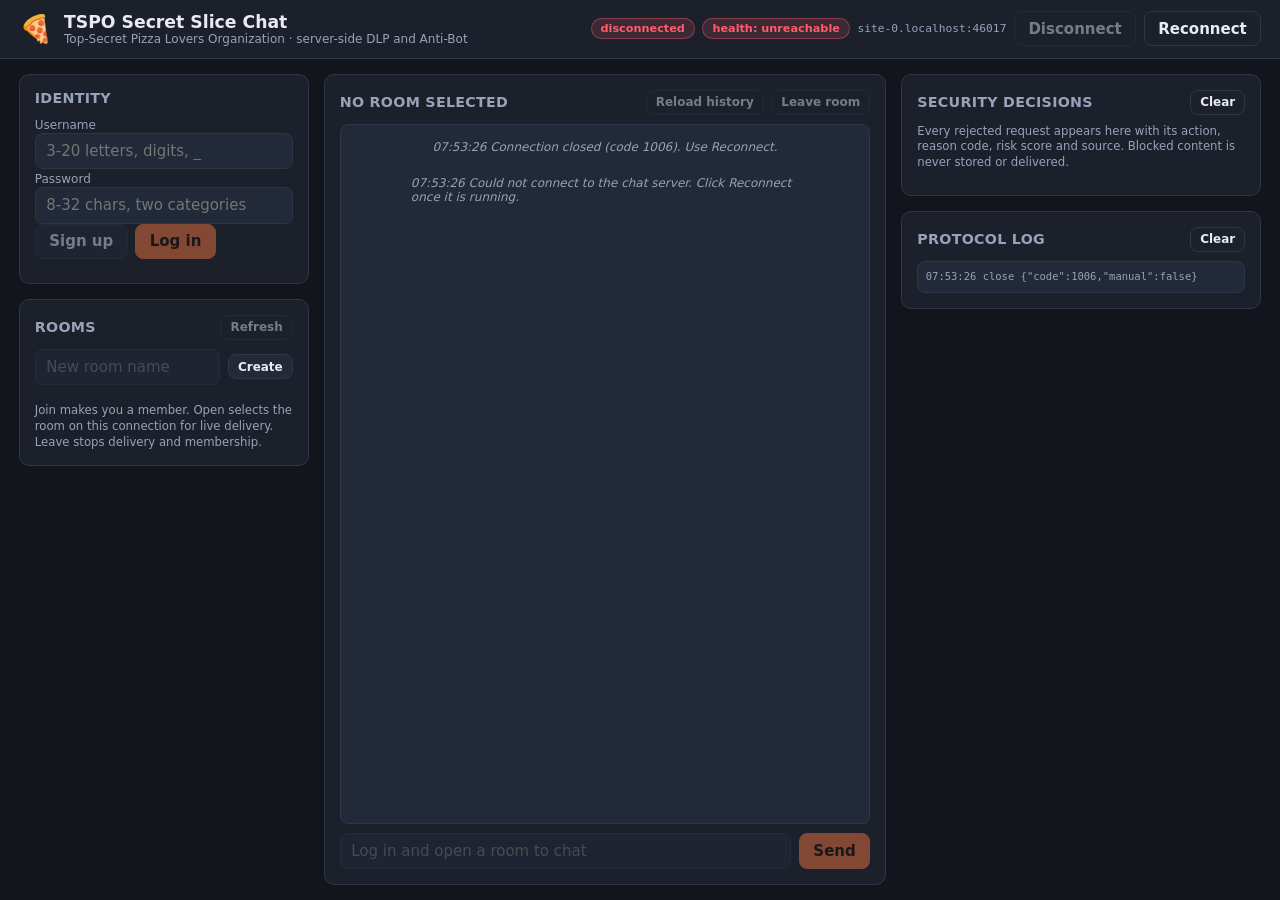
==== static/index.html @ ea2a99a3 "Add Web UI, shared reason-code catalog and /api/reasons endpoint Serve a browser client at / (static" ====
<!DOCTYPE html>
<html lang="en">
<head>
  <meta charset="utf-8">
  <meta name="viewport" content="width=device-width, initial-scale=1">
  <title>TSPO Secret Slice Chat</title>
  <link rel="stylesheet" href="/static/styles.css">
</head>
<body>
  <header class="topbar">
    <div class="brand">
      <span class="logo" aria-hidden="true">&#127829;</span>
      <div>
        <h1>TSPO Secret Slice Chat</h1>
        <p class="tagline">Top-Secret Pizza Lovers Organization &middot; server-side DLP and Anti-Bot</p>
      </div>
    </div>
    <div class="status-group">
      <span id="ws-status" class="pill pill-off" title="WebSocket connection">disconnected</span>
      <span id="health-status" class="pill pill-off" title="GET /health">health: unknown</span>
      <span id="server-label" class="server-label"></span>
      <button id="btn-disconnect" class="btn btn-ghost" type="button" title="Close the WebSocket to demonstrate a disconnect">Disconnect</button>
      <button id="btn-reconnect" class="btn btn-ghost" type="button" title="Reopen the WebSocket, restore session and room">Reconnect</button>
    </div>
  </header>

  <main class="layout">
    <aside class="sidebar">
      <section class="card" id="auth-card">
        <h2>Identity</h2>
        <form id="auth-form" autocomplete="off">
          <label for="username">Username</label>
          <input id="username" name="username" type="text" placeholder="3-20 letters, digits, _" required>
          <label for="password">Password</label>
          <input id="password" name="password" type="password" placeholder="8-32 chars, two categories" required>
          <div class="row">
            <button id="btn-signup" class="btn" type="button">Sign up</button>
            <button id="btn-login" class="btn btn-primary" type="button">Log in</button>
          </div>
        </form>
        <div id="auth-info" class="hidden">
          <p>Logged in as <strong id="me"></strong></p>
          <button id="btn-logout" class="btn btn-ghost" type="button">Log out (forget token)</button>
        </div>
        <p id="auth-message" class="hint"></p>
      </section>

      <section class="card" id="rooms-card">
        <div class="card-head">
          <h2>Rooms</h2>
          <button id="btn-refresh-rooms" class="btn btn-ghost btn-small" type="button" title="list_groups">Refresh</button>
        </div>
        <form id="create-form" class="row">
          <input id="new-room" type="text" placeholder="New room name" required>
          <button class="btn btn-small" type="submit">Create</button>
        </form>
        <ul id="room-list" class="room-list"></ul>
        <p class="hint">Join makes you a member. Open selects the room on this connection for live delivery. Leave stops delivery and membership.</p>
      </section>
    </aside>

    <section class="chat card">
      <div class="card-head">
        <h2 id="room-title">No room selected</h2>
        <div class="row">
          <button id="btn-history" class="btn btn-ghost btn-small" type="button" disabled title="history">Reload history</button>
          <button id="btn-leave" class="btn btn-ghost btn-small" type="button" disabled title="leave_group">Leave room</button>
        </div>
      </div>
      <div id="messages" class="messages" aria-live="polite"></div>
      <div id="banner" class="banner hidden" role="alert"></div>
      <form id="send-form" class="composer">
        <input id="message" type="text" placeholder="Log in and open a room to chat" autocomplete="off" disabled maxlength="4000">
        <button id="btn-send" class="btn btn-primary" type="submit" disabled>Send</button>
      </form>
    </section>

    <aside class="sidebar">
      <section class="card" id="security-card">
        <div class="card-head">
          <h2>Security decisions</h2>
          <button id="btn-clear-decisions" class="btn btn-ghost btn-small" type="button">Clear</button>
        </div>
        <p class="hint">Every rejected request appears here with its action, reason code, risk score and source. Blocked content is never stored or delivered.</p>
        <ul id="decisions" class="decisions"></ul>
      </section>

      <section class="card" id="log-card">
        <div class="card-head">
          <h2>Protocol log</h2>
          <button id="btn-clear-log" class="btn btn-ghost btn-small" type="button">Clear</button>
        </div>
        <pre id="protocol-log" class="protocol-log"></pre>
      </section>
    </aside>
  </main>

  <script src="/static/app.js"></script>
</body>
</html>
---- static/styles.css ----
:root {
  --bg: #12151c;
  --panel: #1b202b;
  --panel-2: #222938;
  --border: #2e3648;
  --text: #e8ebf2;
  --muted: #98a2b8;
  --accent: #ff7a3d;
  --accent-2: #ffb347;
  --ok: #3ccf7a;
  --warn: #ffc34d;
  --bad: #ff5c6c;
  --info: #5aa9ff;
  --radius: 10px;
  --font: system-ui, -apple-system, "Segoe UI", Roboto, sans-serif;
  --mono: ui-monospace, "Cascadia Mono", Consolas, monospace;
}

* { box-sizing: border-box; }

html, body {
  margin: 0;
  height: 100%;
  background: var(--bg);
  color: var(--text);
  font-family: var(--font);
  font-size: 15px;
}

body { display: flex; flex-direction: column; }

h1, h2 { margin: 0; font-weight: 600; }
h1 { font-size: 1.15rem; }
h2 { font-size: 0.95rem; letter-spacing: 0.02em; text-transform: uppercase; color: var(--muted); }

.topbar {
  display: flex;
  justify-content: space-between;
  align-items: center;
  gap: 1rem;
  padding: 0.75rem 1.25rem;
  background: var(--panel);
  border-bottom: 1px solid var(--border);
  flex-wrap: wrap;
}

.brand { display: flex; align-items: center; gap: 0.75rem; }
.logo { font-size: 1.8rem; }
.tagline { margin: 0; color: var(--muted); font-size: 0.8rem; }

.status-group { display: flex; align-items: center; gap: 0.5rem; flex-wrap: wrap; }
.server-label { color: var(--muted); font-family: var(--mono); font-size: 0.75rem; }

.pill {
  display: inline-block;
  padding: 0.2rem 0.6rem;
  border-radius: 999px;
  font-size: 0.75rem;
  font-weight: 600;
  border: 1px solid transparent;
}
.pill-ok { background: rgba(60, 207, 122, 0.15); color: var(--ok); border-color: rgba(60, 207, 122, 0.4); }
.pill-off { background: rgba(255, 92, 108, 0.15); color: var(--bad); border-color: rgba(255, 92, 108, 0.4); }
.pill-warn { background: rgba(255, 195, 77, 0.15); color: var(--warn); border-color: rgba(255, 195, 77, 0.4); }

.layout {
  flex: 1;
  display: grid;
  grid-template-columns: 290px minmax(0, 1fr) 360px;
  gap: 1rem;
  padding: 1rem 1.25rem;
  min-height: 0;
}

.sidebar { display: flex; flex-direction: column; gap: 1rem; min-height: 0; }

.card {
  background: var(--panel);
  border: 1px solid var(--border);
  border-radius: var(--radius);
  padding: 1rem;
  display: flex;
  flex-direction: column;
  gap: 0.6rem;
  min-height: 0;
}

.card-head { display: flex; justify-content: space-between; align-items: center; gap: 0.5rem; }

label { font-size: 0.8rem; color: var(--muted); }

input[type="text"], input[type="password"] {
  width: 100%;
  padding: 0.55rem 0.7rem;
  background: var(--panel-2);
  border: 1px solid var(--border);
  border-radius: 8px;
  color: var(--text);
  font: inherit;
}
input:focus { outline: 2px solid var(--accent); outline-offset: 1px; }
input:disabled { opacity: 0.5; }

.row { display: flex; gap: 0.5rem; align-items: center; }
.row > input { flex: 1; }

.btn {
  padding: 0.5rem 0.9rem;
  border-radius: 8px;
  border: 1px solid var(--border);
  background: var(--panel-2);
  color: var(--text);
  font: inherit;
  font-weight: 600;
  cursor: pointer;
}
.btn:hover:not(:disabled) { border-color: var(--accent); }
.btn:disabled { opacity: 0.45; cursor: not-allowed; }
.btn-primary { background: var(--accent); border-color: var(--accent); color: #1a0d05; }
.btn-primary:hover:not(:disabled) { background: var(--accent-2); }
.btn-ghost { background: transparent; }
.btn-small { padding: 0.3rem 0.6rem; font-size: 0.8rem; }

.hint { margin: 0; color: var(--muted); font-size: 0.78rem; line-height: 1.35; }
.hidden { display: none !important; }

.room-list { list-style: none; margin: 0; padding: 0; display: flex; flex-direction: column; gap: 0.35rem; overflow: auto; max-height: 40vh; }
.room-item {
  display: flex;
  justify-content: space-between;
  align-items: center;
  gap: 0.5rem;
  padding: 0.45rem 0.6rem;
  background: var(--panel-2);
  border: 1px solid var(--border);
  border-radius: 8px;
}
.room-item.selected { border-color: var(--accent); }
.room-name { font-weight: 600; overflow: hidden; text-overflow: ellipsis; white-space: nowrap; }
.room-actions { display: flex; gap: 0.3rem; }

.chat { min-height: 60vh; }
.messages {
  flex: 1;
  overflow-y: auto;
  display: flex;
  flex-direction: column;
  gap: 0.5rem;
  padding: 0.5rem;
  background: var(--panel-2);
  border-radius: 8px;
  border: 1px solid var(--border);
  min-height: 40vh;
}
.msg { max-width: 80%; padding: 0.5rem 0.75rem; border-radius: 10px; background: #2a3142; align-self: flex-start; }
.msg.own { align-self: flex-end; background: rgba(255, 122, 61, 0.22); }
.msg.system { align-self: center; background: transparent; color: var(--muted); font-size: 0.8rem; font-style: italic; }
.msg .meta { display: flex; gap: 0.6rem; font-size: 0.72rem; color: var(--muted); margin-bottom: 0.15rem; }
.msg .meta .who { font-weight: 700; color: var(--accent-2); }
.msg .text { white-space: pre-wrap; word-break: break-word; }

.composer { display: flex; gap: 0.5rem; }
.composer input { flex: 1; }

.banner {
  padding: 0.6rem 0.8rem;
  border-radius: 8px;
  font-size: 0.85rem;
  border: 1px solid;
}
.banner.block { background: rgba(255, 92, 108, 0.12); border-color: var(--bad); color: #ffd3d8; }
.banner.info { background: rgba(90, 169, 255, 0.12); border-color: var(--info); color: #d5e8ff; }
.banner.ok { background: rgba(60, 207, 122, 0.12); border-color: var(--ok); color: #d3f7e2; }
.banner code { font-family: var(--mono); background: rgba(0, 0, 0, 0.3); padding: 0 0.3rem; border-radius: 4px; }

.decisions { list-style: none; margin: 0; padding: 0; display: flex; flex-direction: column; gap: 0.45rem; overflow: auto; max-height: 42vh; }
.decision {
  padding: 0.55rem 0.65rem;
  background: var(--panel-2);
  border: 1px solid var(--border);
  border-left: 4px solid var(--muted);
  border-radius: 8px;
  font-size: 0.8rem;
}
.decision.block { border-left-color: var(--bad); }
.decision.review { border-left-color: var(--warn); }
.decision.error { border-left-color: var(--info); }
.decision .head { display: flex; gap: 0.4rem; align-items: center; flex-wrap: wrap; margin-bottom: 0.2rem; }
.decision .code { font-family: var(--mono); font-weight: 700; }
.decision .time { color: var(--muted); margin-left: auto; font-size: 0.72rem; }
.decision .explanation { color: var(--text); line-height: 1.35; }
.decision .facts { color: var(--muted); font-family: var(--mono); font-size: 0.72rem; margin-top: 0.2rem; }

.badge {
  display: inline-block;
  padding: 0.05rem 0.45rem;
  border-radius: 6px;
  font-size: 0.7rem;
  font-weight: 700;
  text-transform: uppercase;
}
.badge.block { background: var(--bad); color: #2a0b10; }
.badge.review { background: var(--warn); color: #2b2000; }
.badge.allow { background: var(--ok); color: #05301a; }
.badge.error { background: var(--info); color: #06213d; }
.badge.control { background: #3a4257; color: var(--text); }

.protocol-log {
  margin: 0;
  flex: 1;
  overflow: auto;
  max-height: 30vh;
  font-family: var(--mono);
  font-size: 0.7rem;
  line-height: 1.4;
  color: var(--muted);
  background: var(--panel-2);
  border: 1px solid var(--border);
  border-radius: 8px;
  padding: 0.5rem;
  white-space: pre-wrap;
  word-break: break-all;
}

@media (max-width: 1100px) {
  .layout { grid-template-columns: 1fr; }
  .chat { order: -1; }
}
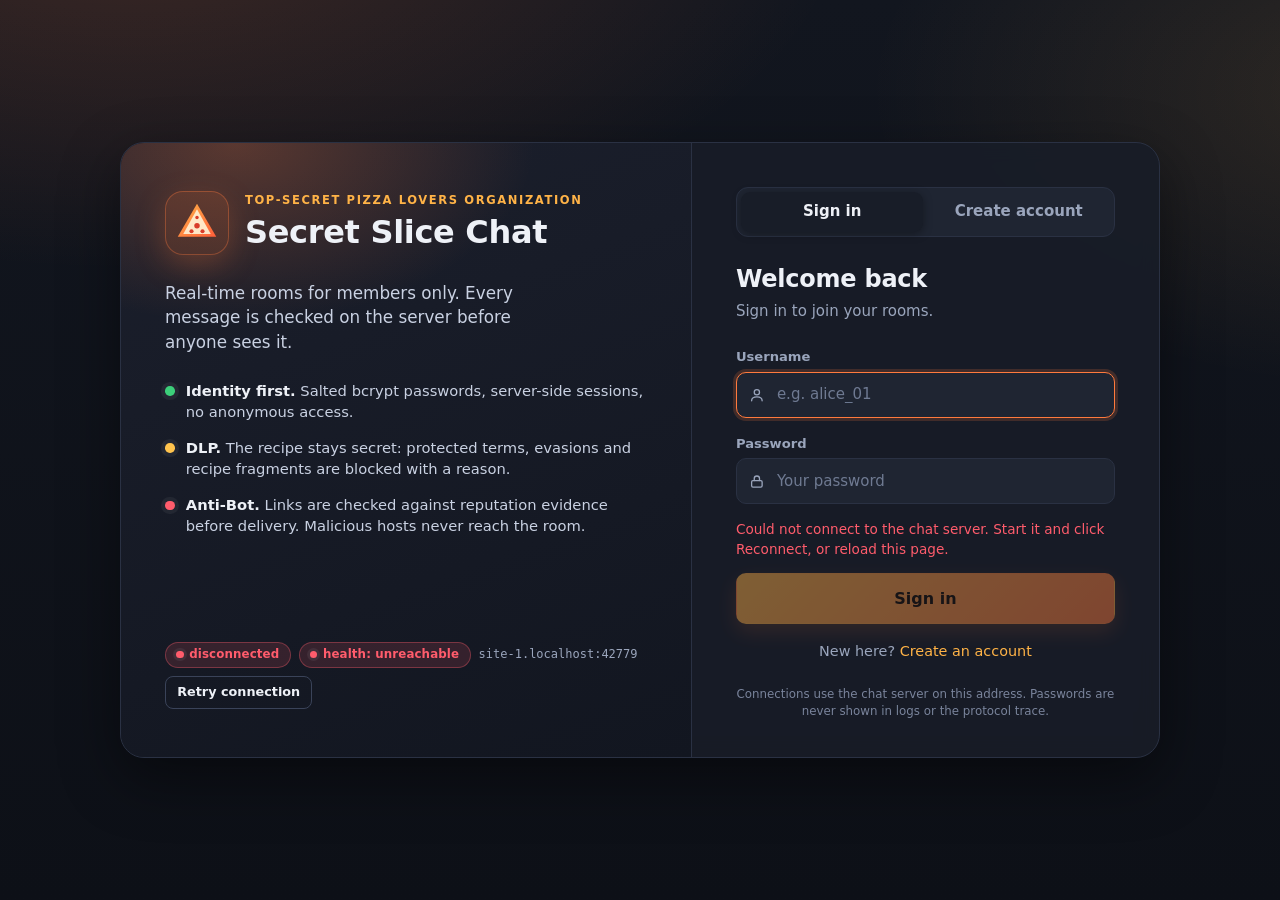
==== commit c781a6e8: "Redesign the Web UI as a sign-in page and a chat workspace The first screen is a dedicated landing p" ====
--- a/static/index.html
+++ b/static/index.html
@@ -4,97 +4,186 @@
   <meta charset="utf-8">
   <meta name="viewport" content="width=device-width, initial-scale=1">
   <title>TSPO Secret Slice Chat</title>
-  <link rel="stylesheet" href="/static/styles.css">
+  <link rel="stylesheet" href="/static/styles.css?v=2">
 </head>
-<body>
-  <header class="topbar">
-    <div class="brand">
-      <span class="logo" aria-hidden="true">&#127829;</span>
-      <div>
-        <h1>TSPO Secret Slice Chat</h1>
-        <p class="tagline">Top-Secret Pizza Lovers Organization &middot; server-side DLP and Anti-Bot</p>
+<body data-view="auth">
+
+  <!-- ===================================================== AUTH PAGE -->
+  <section id="view-auth" class="view view-auth">
+    <div class="auth-shell">
+      <aside class="auth-hero">
+        <div class="hero-brand">
+          <span class="logo-mark" aria-hidden="true">
+            <svg viewBox="0 0 64 64" width="44" height="44"><defs><linearGradient id="g" x1="0" x2="1" y1="0" y2="1"><stop offset="0" stop-color="#ffb347"/><stop offset="1" stop-color="#ff5e3a"/></linearGradient></defs><path d="M32 4 60 52H4Z" fill="url(#g)"/><path d="M32 12 52 48H12Z" fill="#fff3d6" opacity=".9"/><circle cx="32" cy="36" r="4" fill="#d93d2a"/><circle cx="24" cy="44" r="3" fill="#d93d2a"/><circle cx="40" cy="44" r="3" fill="#d93d2a"/><circle cx="32" cy="24" r="2.5" fill="#d93d2a"/></svg>
+          </span>
+          <div>
+            <p class="eyebrow">Top-Secret Pizza Lovers Organization</p>
+            <h1>Secret Slice Chat</h1>
+          </div>
+        </div>
+        <p class="hero-lead">Real-time rooms for members only. Every message is checked on the server before anyone sees it.</p>
+        <ul class="hero-points">
+          <li><span class="dot dot-ok"></span><span><strong>Identity first.</strong> Salted bcrypt passwords, server-side sessions, no anonymous access.</span></li>
+          <li><span class="dot dot-warn"></span><span><strong>DLP.</strong> The recipe stays secret: protected terms, evasions and recipe fragments are blocked with a reason.</span></li>
+          <li><span class="dot dot-bad"></span><span><strong>Anti-Bot.</strong> Links are checked against reputation evidence before delivery. Malicious hosts never reach the room.</span></li>
+        </ul>
+        <div class="hero-status">
+          <span id="ws-status" class="pill pill-off" title="WebSocket connection">disconnected</span>
+          <span id="health-status" class="pill pill-off" title="GET /health">health: unknown</span>
+          <span id="server-label" class="mono muted"></span>
+          <button id="btn-reconnect-auth" class="btn btn-ghost btn-small hidden" type="button">Retry connection</button>
+        </div>
+      </aside>
+
+      <main class="auth-card" aria-labelledby="auth-heading">
+        <div class="tabs" role="tablist">
+          <button type="button" class="tab active" data-mode="login" role="tab" aria-selected="true">Sign in</button>
+          <button type="button" class="tab" data-mode="signup" role="tab" aria-selected="false">Create account</button>
+        </div>
+        <h2 id="auth-heading">Welcome back</h2>
+        <p id="auth-subtitle" class="muted">Sign in to join your rooms.</p>
+
+        <form id="auth-form" autocomplete="off" novalidate>
+          <label class="field">
+            <span class="field-label">Username</span>
+            <span class="input-wrap">
+              <svg class="icon" viewBox="0 0 24 24" aria-hidden="true"><circle cx="12" cy="8" r="4"/><path d="M4 21c0-4 4-6 8-6s8 2 8 6"/></svg>
+              <input id="username" name="username" type="text" placeholder="e.g. alice_01" autocomplete="username" spellcheck="false" required>
+            </span>
+            <span class="field-hint" data-hint="signup">3-20 lowercase letters, digits or underscores.</span>
+          </label>
+
+          <label class="field">
+            <span class="field-label">Password</span>
+            <span class="input-wrap">
+              <svg class="icon" viewBox="0 0 24 24" aria-hidden="true"><rect x="4" y="10" width="16" height="10" rx="2"/><path d="M8 10V7a4 4 0 0 1 8 0v3"/></svg>
+              <input id="password" name="password" type="password" placeholder="Your password" autocomplete="current-password" required>
+              <button type="button" id="toggle-password" class="icon-btn" aria-label="Show password" title="Show password">
+                <svg viewBox="0 0 24 24" aria-hidden="true"><path d="M2 12s4-7 10-7 10 7 10 7-4 7-10 7S2 12 2 12Z"/><circle cx="12" cy="12" r="3"/></svg>
+              </button>
+            </span>
+            <span class="field-hint" data-hint="signup">8-32 characters from letters, digits and <span class="mono">@#$%^&amp;*</span>, using at least two of those groups.</span>
+          </label>
+
+          <div id="auth-message" class="form-message" role="status" aria-live="polite"></div>
+
+          <button id="btn-login" class="btn btn-primary btn-block" type="submit" data-mode="login">
+            <span class="btn-label">Sign in</span>
+          </button>
+          <button id="btn-signup" class="btn btn-primary btn-block hidden" type="button" data-mode="signup">
+            <span class="btn-label">Create account</span>
+          </button>
+        </form>
+
+        <p class="switch-hint">
+          <span data-mode-text="login">New here? <a href="#" data-switch="signup">Create an account</a></span>
+          <span data-mode-text="signup" class="hidden">Already a member? <a href="#" data-switch="login">Sign in</a></span>
+        </p>
+        <p class="fineprint">Connections use the chat server on this address. Passwords are never shown in logs or the protocol trace.</p>
+      </main>
+    </div>
+  </section>
+
+  <!-- ===================================================== CHAT PAGE -->
+  <section id="view-chat" class="view view-chat hidden">
+    <header class="topbar">
+      <div class="brand">
+        <span class="logo-mark small" aria-hidden="true">
+          <svg viewBox="0 0 64 64" width="28" height="28"><path d="M32 4 60 52H4Z" fill="#ff7a3d"/><path d="M32 12 52 48H12Z" fill="#fff3d6" opacity=".9"/><circle cx="32" cy="36" r="4" fill="#d93d2a"/><circle cx="24" cy="44" r="3" fill="#d93d2a"/><circle cx="40" cy="44" r="3" fill="#d93d2a"/></svg>
+        </span>
+        <div>
+          <h1>Secret Slice Chat</h1>
+          <p class="tagline">Server-side DLP and Anti-Bot on every message</p>
+        </div>
       </div>
-    </div>
-    <div class="status-group">
-      <span id="ws-status" class="pill pill-off" title="WebSocket connection">disconnected</span>
-      <span id="health-status" class="pill pill-off" title="GET /health">health: unknown</span>
-      <span id="server-label" class="server-label"></span>
-      <button id="btn-disconnect" class="btn btn-ghost" type="button" title="Close the WebSocket to demonstrate a disconnect">Disconnect</button>
-      <button id="btn-reconnect" class="btn btn-ghost" type="button" title="Reopen the WebSocket, restore session and room">Reconnect</button>
-    </div>
-  </header>
+      <div class="status-group">
+        <span id="ws-status-chat" class="pill pill-off" title="WebSocket connection">disconnected</span>
+        <span id="health-status-chat" class="pill pill-off" title="GET /health">health: unknown</span>
+        <button id="btn-disconnect" class="btn btn-ghost btn-small" type="button" title="Close the WebSocket to demonstrate a disconnect">
+          <svg class="icon" viewBox="0 0 24 24" aria-hidden="true"><path d="M18 6 6 18M6 6l12 12"/></svg> Disconnect
+        </button>
+        <button id="btn-reconnect" class="btn btn-ghost btn-small" type="button" title="Reopen the WebSocket, restore session and room">
+          <svg class="icon" viewBox="0 0 24 24" aria-hidden="true"><path d="M21 12a9 9 0 1 1-3-6.7M21 3v6h-6"/></svg> Reconnect
+        </button>
+        <div class="user-chip" title="Signed in">
+          <span id="avatar" class="avatar">?</span>
+          <strong id="me"></strong>
+          <button id="btn-logout" class="btn btn-ghost btn-small" type="button" title="Forget the token on this client">Log out</button>
+        </div>
+      </div>
+    </header>
 
-  <main class="layout">
-    <aside class="sidebar">
-      <section class="card" id="auth-card">
-        <h2>Identity</h2>
-        <form id="auth-form" autocomplete="off">
-          <label for="username">Username</label>
-          <input id="username" name="username" type="text" placeholder="3-20 letters, digits, _" required>
-          <label for="password">Password</label>
-          <input id="password" name="password" type="password" placeholder="8-32 chars, two categories" required>
+    <div class="layout">
+      <aside class="sidebar">
+        <section class="card" id="rooms-card">
+          <div class="card-head">
+            <h2>Rooms</h2>
+            <button id="btn-refresh-rooms" class="btn btn-ghost btn-small" type="button" title="list_groups">
+              <svg class="icon" viewBox="0 0 24 24" aria-hidden="true"><path d="M21 12a9 9 0 1 1-3-6.7M21 3v6h-6"/></svg> Refresh
+            </button>
+          </div>
+          <form id="create-form" class="row">
+            <input id="new-room" type="text" placeholder="Create a room…" maxlength="64" required>
+            <button class="btn btn-primary btn-small" type="submit" title="create_group">Create</button>
+          </form>
+          <input id="room-filter" type="search" placeholder="Filter rooms" aria-label="Filter rooms">
+          <ul id="room-list" class="room-list" aria-label="Rooms"></ul>
+          <p class="hint"><strong>Join</strong> makes you a member. <strong>Open</strong> selects the room on this connection for live delivery. Leaving stops delivery and membership.</p>
+        </section>
+      </aside>
+
+      <section class="chat card">
+        <div class="card-head chat-head">
+          <div>
+            <h2 id="room-title">No room selected</h2>
+            <p id="room-subtitle" class="muted small">Pick a room on the left or create a new one.</p>
+          </div>
           <div class="row">
-            <button id="btn-signup" class="btn" type="button">Sign up</button>
-            <button id="btn-login" class="btn btn-primary" type="button">Log in</button>
+            <button id="btn-history" class="btn btn-ghost btn-small" type="button" disabled title="history">Reload history</button>
+            <button id="btn-leave" class="btn btn-ghost btn-small danger" type="button" disabled title="leave_group">Leave room</button>
           </div>
+        </div>
+        <div id="messages" class="messages" aria-live="polite">
+          <div class="empty-state" id="empty-state">
+            <div class="empty-art" aria-hidden="true">🍕</div>
+            <h3>No room open</h3>
+            <p>Join or open a room to start chatting. Live messages arrive only for the room you have open.</p>
+          </div>
+        </div>
+        <div id="banner" class="banner hidden" role="alert"></div>
+        <form id="send-form" class="composer">
+          <input id="message" type="text" placeholder="Open a room to chat" autocomplete="off" disabled maxlength="4000">
+          <button id="btn-send" class="btn btn-primary" type="submit" disabled>
+            <svg class="icon" viewBox="0 0 24 24" aria-hidden="true"><path d="M22 2 11 13M22 2l-7 20-4-9-9-4Z"/></svg> Send
+          </button>
         </form>
-        <div id="auth-info" class="hidden">
-          <p>Logged in as <strong id="me"></strong></p>
-          <button id="btn-logout" class="btn btn-ghost" type="button">Log out (forget token)</button>
-        </div>
-        <p id="auth-message" class="hint"></p>
+        <p class="composer-hint muted small">Messages are checked by DLP and Anti-Bot on the server before delivery. Blocked messages are never stored.</p>
       </section>
 
-      <section class="card" id="rooms-card">
-        <div class="card-head">
-          <h2>Rooms</h2>
-          <button id="btn-refresh-rooms" class="btn btn-ghost btn-small" type="button" title="list_groups">Refresh</button>
-        </div>
-        <form id="create-form" class="row">
-          <input id="new-room" type="text" placeholder="New room name" required>
-          <button class="btn btn-small" type="submit">Create</button>
-        </form>
-        <ul id="room-list" class="room-list"></ul>
-        <p class="hint">Join makes you a member. Open selects the room on this connection for live delivery. Leave stops delivery and membership.</p>
-      </section>
-    </aside>
+      <aside class="sidebar">
+        <section class="card" id="security-card">
+          <div class="card-head">
+            <h2>Security decisions</h2>
+            <button id="btn-clear-decisions" class="btn btn-ghost btn-small" type="button">Clear</button>
+          </div>
+          <ul id="decisions" class="decisions">
+            <li class="decisions-empty muted small" id="decisions-empty">No rejections yet. Every blocked request appears here with its action, reason code, risk score and source.</li>
+          </ul>
+        </section>
 
-    <section class="chat card">
-      <div class="card-head">
-        <h2 id="room-title">No room selected</h2>
-        <div class="row">
-          <button id="btn-history" class="btn btn-ghost btn-small" type="button" disabled title="history">Reload history</button>
-          <button id="btn-leave" class="btn btn-ghost btn-small" type="button" disabled title="leave_group">Leave room</button>
-        </div>
-      </div>
-      <div id="messages" class="messages" aria-live="polite"></div>
-      <div id="banner" class="banner hidden" role="alert"></div>
-      <form id="send-form" class="composer">
-        <input id="message" type="text" placeholder="Log in and open a room to chat" autocomplete="off" disabled maxlength="4000">
-        <button id="btn-send" class="btn btn-primary" type="submit" disabled>Send</button>
-      </form>
-    </section>
+        <section class="card" id="log-card">
+          <div class="card-head">
+            <h2>Protocol log</h2>
+            <button id="btn-clear-log" class="btn btn-ghost btn-small" type="button">Clear</button>
+          </div>
+          <pre id="protocol-log" class="protocol-log" aria-label="Protocol log"></pre>
+        </section>
+      </aside>
+    </div>
+  </section>
 
-    <aside class="sidebar">
-      <section class="card" id="security-card">
-        <div class="card-head">
-          <h2>Security decisions</h2>
-          <button id="btn-clear-decisions" class="btn btn-ghost btn-small" type="button">Clear</button>
-        </div>
-        <p class="hint">Every rejected request appears here with its action, reason code, risk score and source. Blocked content is never stored or delivered.</p>
-        <ul id="decisions" class="decisions"></ul>
-      </section>
+  <div id="toasts" class="toasts" aria-live="polite"></div>
 
-      <section class="card" id="log-card">
-        <div class="card-head">
-          <h2>Protocol log</h2>
-          <button id="btn-clear-log" class="btn btn-ghost btn-small" type="button">Clear</button>
-        </div>
-        <pre id="protocol-log" class="protocol-log"></pre>
-      </section>
-    </aside>
-  </main>
-
-  <script src="/static/app.js"></script>
+  <script src="/static/app.js?v=2"></script>
 </body>
 </html>
--- a/static/styles.css
+++ b/static/styles.css
@@ -1,228 +1,284 @@
+/* TSPO Secret Slice Chat — visual system
+   Two screens: .view-auth (landing / sign in) and .view-chat (workspace). */
+
 :root {
-  --bg: #12151c;
-  --panel: #1b202b;
-  --panel-2: #222938;
-  --border: #2e3648;
-  --text: #e8ebf2;
-  --muted: #98a2b8;
+  --bg: #0d1017;
+  --bg-2: #12161f;
+  --panel: rgba(24, 29, 40, 0.92);
+  --panel-solid: #181d28;
+  --panel-2: #1f2532;
+  --border: #2a3143;
+  --border-strong: #3a4359;
+  --text: #eef1f7;
+  --muted: #9aa5bc;
   --accent: #ff7a3d;
   --accent-2: #ffb347;
+  --accent-ink: #1a0d05;
   --ok: #3ccf7a;
   --warn: #ffc34d;
   --bad: #ff5c6c;
   --info: #5aa9ff;
-  --radius: 10px;
-  --font: system-ui, -apple-system, "Segoe UI", Roboto, sans-serif;
-  --mono: ui-monospace, "Cascadia Mono", Consolas, monospace;
+  --radius: 14px;
+  --radius-sm: 10px;
+  --shadow: 0 20px 60px rgba(0, 0, 0, 0.45);
+  --font: "Inter", system-ui, -apple-system, "Segoe UI", Roboto, sans-serif;
+  --mono: "JetBrains Mono", ui-monospace, "Cascadia Mono", Consolas, monospace;
 }
 
 * { box-sizing: border-box; }
-
-html, body {
-  margin: 0;
-  height: 100%;
-  background: var(--bg);
+html, body { margin: 0; min-height: 100%; }
+body {
+  background:
+    radial-gradient(1200px 600px at 10% -10%, rgba(255, 122, 61, 0.18), transparent 60%),
+    radial-gradient(900px 500px at 110% 10%, rgba(255, 179, 71, 0.12), transparent 60%),
+    linear-gradient(180deg, var(--bg-2), var(--bg));
   color: var(--text);
   font-family: var(--font);
   font-size: 15px;
-}
-
-body { display: flex; flex-direction: column; }
-
-h1, h2 { margin: 0; font-weight: 600; }
-h1 { font-size: 1.15rem; }
-h2 { font-size: 0.95rem; letter-spacing: 0.02em; text-transform: uppercase; color: var(--muted); }
-
-.topbar {
-  display: flex;
-  justify-content: space-between;
-  align-items: center;
-  gap: 1rem;
-  padding: 0.75rem 1.25rem;
-  background: var(--panel);
-  border-bottom: 1px solid var(--border);
-  flex-wrap: wrap;
-}
-
-.brand { display: flex; align-items: center; gap: 0.75rem; }
-.logo { font-size: 1.8rem; }
-.tagline { margin: 0; color: var(--muted); font-size: 0.8rem; }
-
-.status-group { display: flex; align-items: center; gap: 0.5rem; flex-wrap: wrap; }
-.server-label { color: var(--muted); font-family: var(--mono); font-size: 0.75rem; }
-
+  line-height: 1.45;
+  -webkit-font-smoothing: antialiased;
+}
+h1, h2, h3 { margin: 0; font-weight: 700; letter-spacing: -0.01em; }
+p { margin: 0; }
+a { color: var(--accent-2); text-decoration: none; }
+a:hover { text-decoration: underline; }
+.hidden { display: none !important; }
+.muted { color: var(--muted); }
+.small { font-size: 0.8rem; }
+.mono { font-family: var(--mono); font-size: 0.8em; }
+.icon { width: 1.05em; height: 1.05em; fill: none; stroke: currentColor; stroke-width: 2; stroke-linecap: round; stroke-linejoin: round; vertical-align: -0.15em; }
+
+.view { min-height: 100vh; animation: fade-in 0.35s ease both; }
+@keyframes fade-in { from { opacity: 0; transform: translateY(6px); } to { opacity: 1; transform: none; } }
+
+/* ------------------------------------------------------------ pills / badges */
 .pill {
-  display: inline-block;
-  padding: 0.2rem 0.6rem;
-  border-radius: 999px;
-  font-size: 0.75rem;
-  font-weight: 600;
-  border: 1px solid transparent;
-}
-.pill-ok { background: rgba(60, 207, 122, 0.15); color: var(--ok); border-color: rgba(60, 207, 122, 0.4); }
-.pill-off { background: rgba(255, 92, 108, 0.15); color: var(--bad); border-color: rgba(255, 92, 108, 0.4); }
-.pill-warn { background: rgba(255, 195, 77, 0.15); color: var(--warn); border-color: rgba(255, 195, 77, 0.4); }
-
-.layout {
-  flex: 1;
-  display: grid;
-  grid-template-columns: 290px minmax(0, 1fr) 360px;
-  gap: 1rem;
-  padding: 1rem 1.25rem;
-  min-height: 0;
-}
-
-.sidebar { display: flex; flex-direction: column; gap: 1rem; min-height: 0; }
-
-.card {
-  background: var(--panel);
-  border: 1px solid var(--border);
-  border-radius: var(--radius);
-  padding: 1rem;
-  display: flex;
-  flex-direction: column;
-  gap: 0.6rem;
-  min-height: 0;
-}
-
-.card-head { display: flex; justify-content: space-between; align-items: center; gap: 0.5rem; }
-
-label { font-size: 0.8rem; color: var(--muted); }
-
-input[type="text"], input[type="password"] {
-  width: 100%;
-  padding: 0.55rem 0.7rem;
-  background: var(--panel-2);
-  border: 1px solid var(--border);
-  border-radius: 8px;
-  color: var(--text);
-  font: inherit;
-}
-input:focus { outline: 2px solid var(--accent); outline-offset: 1px; }
-input:disabled { opacity: 0.5; }
-
-.row { display: flex; gap: 0.5rem; align-items: center; }
-.row > input { flex: 1; }
-
-.btn {
-  padding: 0.5rem 0.9rem;
-  border-radius: 8px;
-  border: 1px solid var(--border);
-  background: var(--panel-2);
-  color: var(--text);
-  font: inherit;
-  font-weight: 600;
-  cursor: pointer;
-}
-.btn:hover:not(:disabled) { border-color: var(--accent); }
-.btn:disabled { opacity: 0.45; cursor: not-allowed; }
-.btn-primary { background: var(--accent); border-color: var(--accent); color: #1a0d05; }
-.btn-primary:hover:not(:disabled) { background: var(--accent-2); }
-.btn-ghost { background: transparent; }
-.btn-small { padding: 0.3rem 0.6rem; font-size: 0.8rem; }
-
-.hint { margin: 0; color: var(--muted); font-size: 0.78rem; line-height: 1.35; }
-.hidden { display: none !important; }
-
-.room-list { list-style: none; margin: 0; padding: 0; display: flex; flex-direction: column; gap: 0.35rem; overflow: auto; max-height: 40vh; }
-.room-item {
-  display: flex;
-  justify-content: space-between;
-  align-items: center;
-  gap: 0.5rem;
-  padding: 0.45rem 0.6rem;
-  background: var(--panel-2);
-  border: 1px solid var(--border);
-  border-radius: 8px;
-}
-.room-item.selected { border-color: var(--accent); }
-.room-name { font-weight: 600; overflow: hidden; text-overflow: ellipsis; white-space: nowrap; }
-.room-actions { display: flex; gap: 0.3rem; }
-
-.chat { min-height: 60vh; }
-.messages {
-  flex: 1;
-  overflow-y: auto;
-  display: flex;
-  flex-direction: column;
-  gap: 0.5rem;
-  padding: 0.5rem;
-  background: var(--panel-2);
-  border-radius: 8px;
-  border: 1px solid var(--border);
-  min-height: 40vh;
-}
-.msg { max-width: 80%; padding: 0.5rem 0.75rem; border-radius: 10px; background: #2a3142; align-self: flex-start; }
-.msg.own { align-self: flex-end; background: rgba(255, 122, 61, 0.22); }
-.msg.system { align-self: center; background: transparent; color: var(--muted); font-size: 0.8rem; font-style: italic; }
-.msg .meta { display: flex; gap: 0.6rem; font-size: 0.72rem; color: var(--muted); margin-bottom: 0.15rem; }
-.msg .meta .who { font-weight: 700; color: var(--accent-2); }
-.msg .text { white-space: pre-wrap; word-break: break-word; }
-
-.composer { display: flex; gap: 0.5rem; }
-.composer input { flex: 1; }
-
-.banner {
-  padding: 0.6rem 0.8rem;
-  border-radius: 8px;
-  font-size: 0.85rem;
-  border: 1px solid;
-}
-.banner.block { background: rgba(255, 92, 108, 0.12); border-color: var(--bad); color: #ffd3d8; }
-.banner.info { background: rgba(90, 169, 255, 0.12); border-color: var(--info); color: #d5e8ff; }
-.banner.ok { background: rgba(60, 207, 122, 0.12); border-color: var(--ok); color: #d3f7e2; }
-.banner code { font-family: var(--mono); background: rgba(0, 0, 0, 0.3); padding: 0 0.3rem; border-radius: 4px; }
-
-.decisions { list-style: none; margin: 0; padding: 0; display: flex; flex-direction: column; gap: 0.45rem; overflow: auto; max-height: 42vh; }
-.decision {
-  padding: 0.55rem 0.65rem;
-  background: var(--panel-2);
-  border: 1px solid var(--border);
-  border-left: 4px solid var(--muted);
-  border-radius: 8px;
-  font-size: 0.8rem;
-}
-.decision.block { border-left-color: var(--bad); }
-.decision.review { border-left-color: var(--warn); }
-.decision.error { border-left-color: var(--info); }
-.decision .head { display: flex; gap: 0.4rem; align-items: center; flex-wrap: wrap; margin-bottom: 0.2rem; }
-.decision .code { font-family: var(--mono); font-weight: 700; }
-.decision .time { color: var(--muted); margin-left: auto; font-size: 0.72rem; }
-.decision .explanation { color: var(--text); line-height: 1.35; }
-.decision .facts { color: var(--muted); font-family: var(--mono); font-size: 0.72rem; margin-top: 0.2rem; }
+  display: inline-flex; align-items: center; gap: 0.35rem;
+  padding: 0.22rem 0.65rem; border-radius: 999px;
+  font-size: 0.74rem; font-weight: 600; letter-spacing: 0.01em;
+  border: 1px solid transparent; white-space: nowrap;
+}
+.pill::before { content: ""; width: 0.45rem; height: 0.45rem; border-radius: 50%; background: currentColor; box-shadow: 0 0 0 3px rgba(255,255,255,0.06); }
+.pill-ok { background: rgba(60, 207, 122, 0.14); color: var(--ok); border-color: rgba(60, 207, 122, 0.35); }
+.pill-off { background: rgba(255, 92, 108, 0.14); color: var(--bad); border-color: rgba(255, 92, 108, 0.35); }
+.pill-warn { background: rgba(255, 195, 77, 0.14); color: var(--warn); border-color: rgba(255, 195, 77, 0.35); }
 
 .badge {
-  display: inline-block;
-  padding: 0.05rem 0.45rem;
-  border-radius: 6px;
-  font-size: 0.7rem;
-  font-weight: 700;
-  text-transform: uppercase;
+  display: inline-block; padding: 0.08rem 0.5rem; border-radius: 6px;
+  font-size: 0.68rem; font-weight: 800; letter-spacing: 0.04em; text-transform: uppercase;
 }
 .badge.block { background: var(--bad); color: #2a0b10; }
 .badge.review { background: var(--warn); color: #2b2000; }
 .badge.allow { background: var(--ok); color: #05301a; }
 .badge.error { background: var(--info); color: #06213d; }
-.badge.control { background: #3a4257; color: var(--text); }
+.badge.control { background: #384155; color: var(--text); }
+
+/* ------------------------------------------------------------------ buttons */
+.btn {
+  display: inline-flex; align-items: center; justify-content: center; gap: 0.45rem;
+  padding: 0.6rem 1rem; border-radius: var(--radius-sm);
+  border: 1px solid var(--border-strong); background: var(--panel-2); color: var(--text);
+  font: inherit; font-weight: 600; cursor: pointer; white-space: nowrap;
+  transition: transform 0.08s ease, border-color 0.15s ease, background 0.15s ease, box-shadow 0.15s ease;
+}
+.btn:hover:not(:disabled) { border-color: var(--accent); }
+.btn:active:not(:disabled) { transform: translateY(1px); }
+.btn:disabled { opacity: 0.45; cursor: not-allowed; }
+.btn:focus-visible { outline: 2px solid var(--accent-2); outline-offset: 2px; }
+.btn-primary {
+  background: linear-gradient(135deg, var(--accent-2), var(--accent));
+  border-color: transparent; color: var(--accent-ink);
+  box-shadow: 0 8px 20px rgba(255, 122, 61, 0.25);
+}
+.btn-primary:hover:not(:disabled) { filter: brightness(1.06); box-shadow: 0 10px 26px rgba(255, 122, 61, 0.35); }
+.btn-ghost { background: transparent; }
+.btn-ghost.danger:hover:not(:disabled) { border-color: var(--bad); color: var(--bad); }
+.btn-small { padding: 0.38rem 0.7rem; font-size: 0.8rem; border-radius: 8px; }
+.btn-block { width: 100%; padding: 0.8rem 1rem; font-size: 1rem; }
+.btn.loading .btn-label { opacity: 0.6; }
+.btn.loading::after { content: ""; width: 1em; height: 1em; border-radius: 50%; border: 2px solid currentColor; border-right-color: transparent; animation: spin 0.7s linear infinite; }
+@keyframes spin { to { transform: rotate(360deg); } }
+
+.icon-btn { border: 0; background: transparent; color: var(--muted); padding: 0.25rem; border-radius: 6px; cursor: pointer; display: inline-flex; }
+.icon-btn:hover { color: var(--text); background: rgba(255,255,255,0.06); }
+
+/* ------------------------------------------------------------------- inputs */
+input[type="text"], input[type="password"], input[type="search"] {
+  width: 100%; padding: 0.7rem 0.85rem;
+  background: var(--panel-2); border: 1px solid var(--border); border-radius: var(--radius-sm);
+  color: var(--text); font: inherit; transition: border-color 0.15s ease, box-shadow 0.15s ease;
+}
+input::placeholder { color: #6f7a92; }
+input:focus { outline: none; border-color: var(--accent); box-shadow: 0 0 0 3px rgba(255, 122, 61, 0.18); }
+input:disabled { opacity: 0.5; }
+input[type="search"] { padding: 0.5rem 0.75rem; font-size: 0.85rem; }
+
+.field { display: flex; flex-direction: column; gap: 0.35rem; margin-bottom: 1rem; }
+.field-label { font-size: 0.82rem; font-weight: 600; color: var(--muted); }
+.field-hint { font-size: 0.75rem; color: var(--muted); line-height: 1.35; }
+.input-wrap { position: relative; display: flex; align-items: center; }
+.input-wrap .icon { position: absolute; left: 0.85rem; color: var(--muted); pointer-events: none; }
+.input-wrap input { padding-left: 2.5rem; }
+.input-wrap .icon-btn { position: absolute; right: 0.5rem; }
+.field.invalid input { border-color: var(--bad); }
+
+/* =============================================================== AUTH PAGE */
+.view-auth { display: grid; place-items: center; padding: 2rem 1rem; }
+.auth-shell {
+  width: min(1040px, 100%);
+  display: grid; grid-template-columns: 1.1fr 0.9fr;
+  background: var(--panel); border: 1px solid var(--border);
+  border-radius: 24px; box-shadow: var(--shadow); overflow: hidden;
+  backdrop-filter: blur(10px);
+}
+.auth-hero {
+  padding: 3rem 2.75rem;
+  background:
+    radial-gradient(500px 300px at 20% 0%, rgba(255, 122, 61, 0.28), transparent 60%),
+    linear-gradient(160deg, #1b1f2c, #121620);
+  border-right: 1px solid var(--border);
+  display: flex; flex-direction: column; gap: 1.6rem;
+}
+.hero-brand { display: flex; align-items: center; gap: 1rem; }
+.logo-mark {
+  display: inline-grid; place-items: center; width: 64px; height: 64px; border-radius: 18px;
+  background: rgba(255, 122, 61, 0.14); border: 1px solid rgba(255, 122, 61, 0.35);
+  box-shadow: 0 10px 30px rgba(255, 122, 61, 0.25);
+}
+.logo-mark.small { width: 40px; height: 40px; border-radius: 12px; box-shadow: none; }
+.eyebrow { font-size: 0.72rem; font-weight: 700; letter-spacing: 0.14em; text-transform: uppercase; color: var(--accent-2); }
+.auth-hero h1 { font-size: 2rem; font-weight: 800; }
+.hero-lead { font-size: 1.05rem; color: #c9d1e2; max-width: 34ch; }
+.hero-points { list-style: none; margin: 0; padding: 0; display: flex; flex-direction: column; gap: 0.9rem; }
+.hero-points li { display: flex; gap: 0.7rem; align-items: flex-start; color: #c9d1e2; font-size: 0.92rem; }
+.hero-points strong { color: var(--text); }
+.dot { flex: 0 0 0.6rem; width: 0.6rem; height: 0.6rem; border-radius: 50%; margin-top: 0.42rem; box-shadow: 0 0 0 4px rgba(255,255,255,0.05); }
+.dot-ok { background: var(--ok); } .dot-warn { background: var(--warn); } .dot-bad { background: var(--bad); }
+.hero-status { margin-top: auto; display: flex; flex-wrap: wrap; gap: 0.5rem; align-items: center; }
+
+.auth-card { padding: 2.75rem 2.75rem 2.25rem; display: flex; flex-direction: column; }
+.tabs { display: flex; gap: 0.25rem; padding: 0.25rem; background: var(--panel-2); border: 1px solid var(--border); border-radius: 12px; margin-bottom: 1.6rem; }
+.tab { flex: 1; padding: 0.55rem 0.8rem; border: 0; border-radius: 9px; background: transparent; color: var(--muted); font: inherit; font-weight: 600; cursor: pointer; transition: background 0.15s ease, color 0.15s ease; }
+.tab.active { background: var(--panel-solid); color: var(--text); box-shadow: 0 2px 10px rgba(0,0,0,0.35); }
+.auth-card h2 { font-size: 1.5rem; margin-bottom: 0.25rem; }
+#auth-subtitle { margin-bottom: 1.5rem; }
+.form-message { min-height: 1.4rem; margin: 0.2rem 0 0.9rem; font-size: 0.85rem; line-height: 1.4; }
+.form-message.error { color: var(--bad); }
+.form-message.success { color: var(--ok); }
+.form-message code { font-family: var(--mono); font-size: 0.85em; background: rgba(255,255,255,0.06); padding: 0 0.35rem; border-radius: 4px; }
+.switch-hint { margin-top: 1.1rem; text-align: center; font-size: 0.9rem; color: var(--muted); }
+.fineprint { margin-top: auto; padding-top: 1.5rem; font-size: 0.74rem; color: #7a849c; text-align: center; }
+
+/* =============================================================== CHAT PAGE */
+.view-chat { display: flex; flex-direction: column; height: 100vh; }
+.topbar {
+  display: flex; justify-content: space-between; align-items: center; gap: 1rem; flex-wrap: wrap;
+  padding: 0.7rem 1.25rem; background: var(--panel); border-bottom: 1px solid var(--border);
+  backdrop-filter: blur(8px);
+}
+.brand { display: flex; align-items: center; gap: 0.75rem; }
+.brand h1 { font-size: 1.05rem; }
+.tagline { color: var(--muted); font-size: 0.76rem; }
+.status-group { display: flex; align-items: center; gap: 0.5rem; flex-wrap: wrap; }
+.user-chip { display: flex; align-items: center; gap: 0.55rem; padding: 0.25rem 0.35rem 0.25rem 0.3rem; border: 1px solid var(--border); border-radius: 999px; background: var(--panel-2); }
+.avatar { display: inline-grid; place-items: center; width: 30px; height: 30px; border-radius: 50%; background: linear-gradient(135deg, var(--accent-2), var(--accent)); color: var(--accent-ink); font-weight: 800; font-size: 0.85rem; text-transform: uppercase; }
+
+.layout {
+  flex: 1; min-height: 0;
+  display: grid; grid-template-columns: 300px minmax(0, 1fr) 380px; gap: 1rem;
+  padding: 1rem 1.25rem 1.25rem;
+}
+.sidebar { display: flex; flex-direction: column; gap: 1rem; min-height: 0; }
+.card {
+  background: var(--panel); border: 1px solid var(--border); border-radius: var(--radius);
+  padding: 1rem; display: flex; flex-direction: column; gap: 0.7rem; min-height: 0;
+  box-shadow: 0 10px 30px rgba(0,0,0,0.25);
+}
+.card h2 { font-size: 0.78rem; letter-spacing: 0.08em; text-transform: uppercase; color: var(--muted); font-weight: 700; }
+.card-head { display: flex; justify-content: space-between; align-items: center; gap: 0.5rem; }
+.chat-head h2#room-title { font-size: 1.1rem; letter-spacing: -0.01em; text-transform: none; color: var(--text); }
+.row { display: flex; gap: 0.5rem; align-items: center; }
+.row > input { flex: 1; }
+.hint { color: var(--muted); font-size: 0.76rem; line-height: 1.4; }
+
+.room-list { list-style: none; margin: 0; padding: 0; display: flex; flex-direction: column; gap: 0.4rem; overflow: auto; min-height: 4rem; max-height: 46vh; }
+.room-item {
+  display: flex; justify-content: space-between; align-items: center; gap: 0.5rem;
+  padding: 0.5rem 0.6rem 0.5rem 0.75rem; background: var(--panel-2); border: 1px solid var(--border); border-radius: var(--radius-sm);
+  transition: border-color 0.15s ease, background 0.15s ease;
+}
+.room-item:hover { border-color: var(--border-strong); }
+.room-item.selected { border-color: var(--accent); background: rgba(255, 122, 61, 0.1); }
+.room-name { font-weight: 600; overflow: hidden; text-overflow: ellipsis; white-space: nowrap; display: flex; align-items: center; gap: 0.4rem; }
+.room-name::before { content: "#"; color: var(--accent-2); font-weight: 800; }
+.room-actions { display: flex; gap: 0.3rem; flex-shrink: 0; }
+.room-empty { color: var(--muted); font-size: 0.85rem; padding: 0.75rem; text-align: center; border: 1px dashed var(--border); border-radius: var(--radius-sm); }
+
+.chat { min-height: 0; }
+.messages {
+  flex: 1; min-height: 0; overflow-y: auto;
+  display: flex; flex-direction: column; gap: 0.45rem;
+  padding: 0.85rem; background: rgba(15, 18, 26, 0.7); border: 1px solid var(--border); border-radius: var(--radius-sm);
+}
+.empty-state { margin: auto; text-align: center; max-width: 34ch; color: var(--muted); display: flex; flex-direction: column; gap: 0.5rem; align-items: center; }
+.empty-art { font-size: 3rem; filter: drop-shadow(0 8px 20px rgba(255,122,61,0.35)); }
+.empty-state h3 { color: var(--text); font-size: 1.05rem; }
+.msg { max-width: 72%; padding: 0.55rem 0.8rem; border-radius: 14px; background: #262d3d; align-self: flex-start; animation: pop 0.18s ease both; border-bottom-left-radius: 6px; }
+.msg.own { align-self: flex-end; background: linear-gradient(135deg, rgba(255,179,71,0.28), rgba(255,122,61,0.28)); border: 1px solid rgba(255,122,61,0.35); border-bottom-left-radius: 14px; border-bottom-right-radius: 6px; }
+.msg.system { align-self: center; background: transparent; color: var(--muted); font-size: 0.76rem; font-style: italic; padding: 0.15rem 0.5rem; max-width: 90%; text-align: center; }
+.msg .meta { display: flex; gap: 0.55rem; font-size: 0.7rem; color: var(--muted); margin-bottom: 0.15rem; align-items: baseline; }
+.msg .meta .who { font-weight: 700; color: var(--accent-2); }
+.msg .text { white-space: pre-wrap; word-break: break-word; }
+@keyframes pop { from { opacity: 0; transform: translateY(4px) scale(0.98); } to { opacity: 1; transform: none; } }
+
+.composer { display: flex; gap: 0.5rem; }
+.composer input { flex: 1; padding: 0.8rem 0.95rem; }
+.composer-hint { text-align: center; }
+
+.banner { padding: 0.65rem 0.85rem; border-radius: var(--radius-sm); font-size: 0.85rem; border: 1px solid; line-height: 1.4; animation: pop 0.18s ease both; }
+.banner.block { background: rgba(255, 92, 108, 0.12); border-color: var(--bad); color: #ffd6da; }
+.banner.info { background: rgba(90, 169, 255, 0.12); border-color: var(--info); color: #d9e9ff; }
+.banner.ok { background: rgba(60, 207, 122, 0.12); border-color: var(--ok); color: #d6f8e5; }
+.banner code { font-family: var(--mono); font-size: 0.85em; background: rgba(0,0,0,0.35); padding: 0.05rem 0.4rem; border-radius: 5px; }
+
+.decisions { list-style: none; margin: 0; padding: 0; display: flex; flex-direction: column; gap: 0.5rem; overflow: auto; max-height: 44vh; min-height: 3rem; }
+.decisions-empty { padding: 0.5rem 0.25rem; }
+.decision {
+  padding: 0.6rem 0.7rem; background: var(--panel-2); border: 1px solid var(--border);
+  border-left: 4px solid var(--muted); border-radius: var(--radius-sm); font-size: 0.8rem; animation: pop 0.18s ease both;
+}
+.decision.block { border-left-color: var(--bad); }
+.decision.review { border-left-color: var(--warn); }
+.decision.error { border-left-color: var(--info); }
+.decision .head { display: flex; gap: 0.4rem; align-items: center; flex-wrap: wrap; margin-bottom: 0.25rem; }
+.decision .code { font-family: var(--mono); font-weight: 700; font-size: 0.78rem; }
+.decision .time { color: var(--muted); margin-left: auto; font-size: 0.7rem; white-space: nowrap; }
+.decision .explanation { color: var(--text); line-height: 1.4; }
+.decision .facts { color: var(--muted); font-family: var(--mono); font-size: 0.7rem; margin-top: 0.3rem; }
 
 .protocol-log {
-  margin: 0;
-  flex: 1;
-  overflow: auto;
-  max-height: 30vh;
-  font-family: var(--mono);
-  font-size: 0.7rem;
-  line-height: 1.4;
-  color: var(--muted);
-  background: var(--panel-2);
-  border: 1px solid var(--border);
-  border-radius: 8px;
-  padding: 0.5rem;
-  white-space: pre-wrap;
-  word-break: break-all;
-}
-
-@media (max-width: 1100px) {
+  margin: 0; flex: 1; overflow: auto; max-height: 28vh; min-height: 6rem;
+  font-family: var(--mono); font-size: 0.68rem; line-height: 1.45; color: var(--muted);
+  background: rgba(15, 18, 26, 0.7); border: 1px solid var(--border); border-radius: var(--radius-sm); padding: 0.6rem;
+  white-space: pre-wrap; word-break: break-all;
+}
+
+/* ------------------------------------------------------------------- toasts */
+.toasts { position: fixed; right: 1rem; bottom: 1rem; display: flex; flex-direction: column; gap: 0.5rem; z-index: 50; }
+.toast {
+  padding: 0.65rem 0.9rem; border-radius: var(--radius-sm); background: var(--panel-solid); border: 1px solid var(--border-strong);
+  color: var(--text); font-size: 0.85rem; box-shadow: var(--shadow); animation: pop 0.2s ease both; max-width: 34ch;
+}
+.toast.ok { border-left: 4px solid var(--ok); }
+.toast.bad { border-left: 4px solid var(--bad); }
+.toast.info { border-left: 4px solid var(--info); }
+
+/* --------------------------------------------------------------- responsive */
+@media (max-width: 960px) {
+  .auth-shell { grid-template-columns: 1fr; }
+  .auth-hero { padding: 2rem 1.5rem; border-right: 0; border-bottom: 1px solid var(--border); }
+  .auth-card { padding: 2rem 1.5rem; }
+  .view-chat { height: auto; min-height: 100vh; }
   .layout { grid-template-columns: 1fr; }
-  .chat { order: -1; }
-}
+  .chat { order: -1; min-height: 70vh; }
+}
